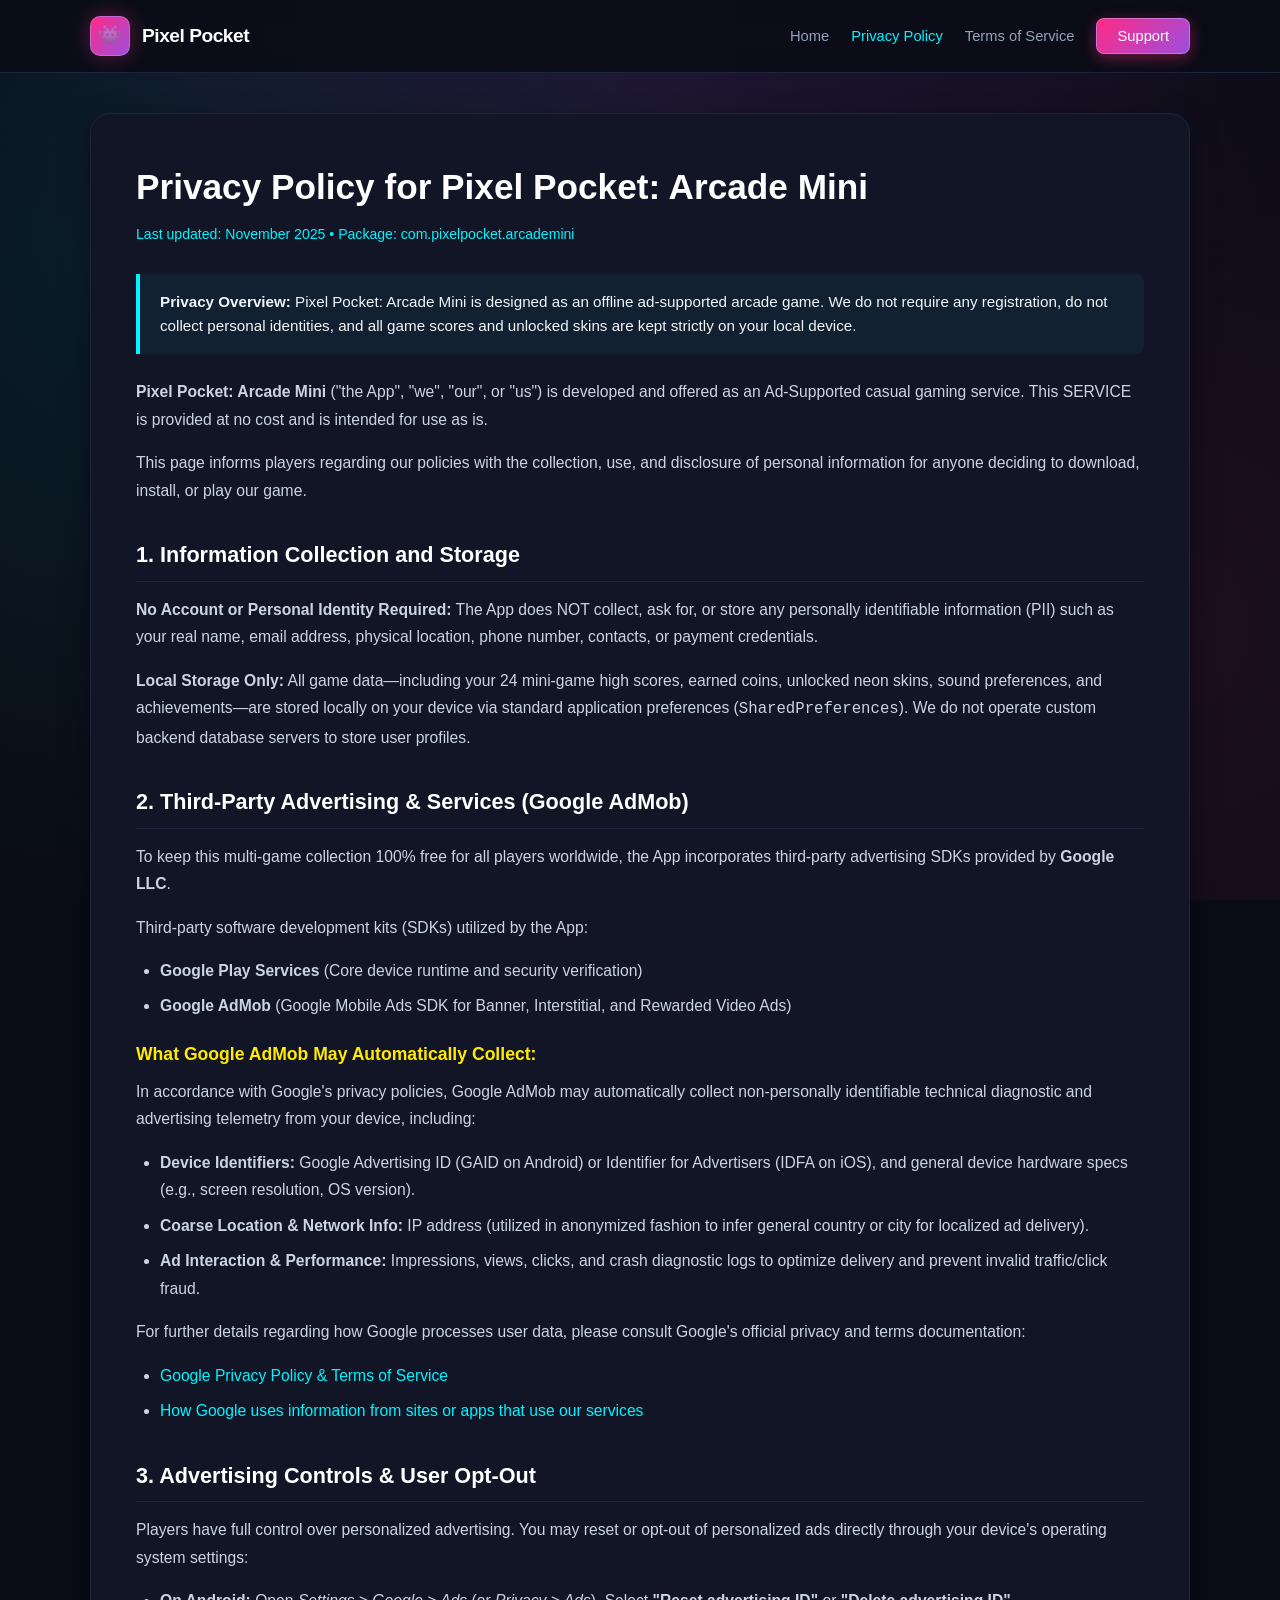
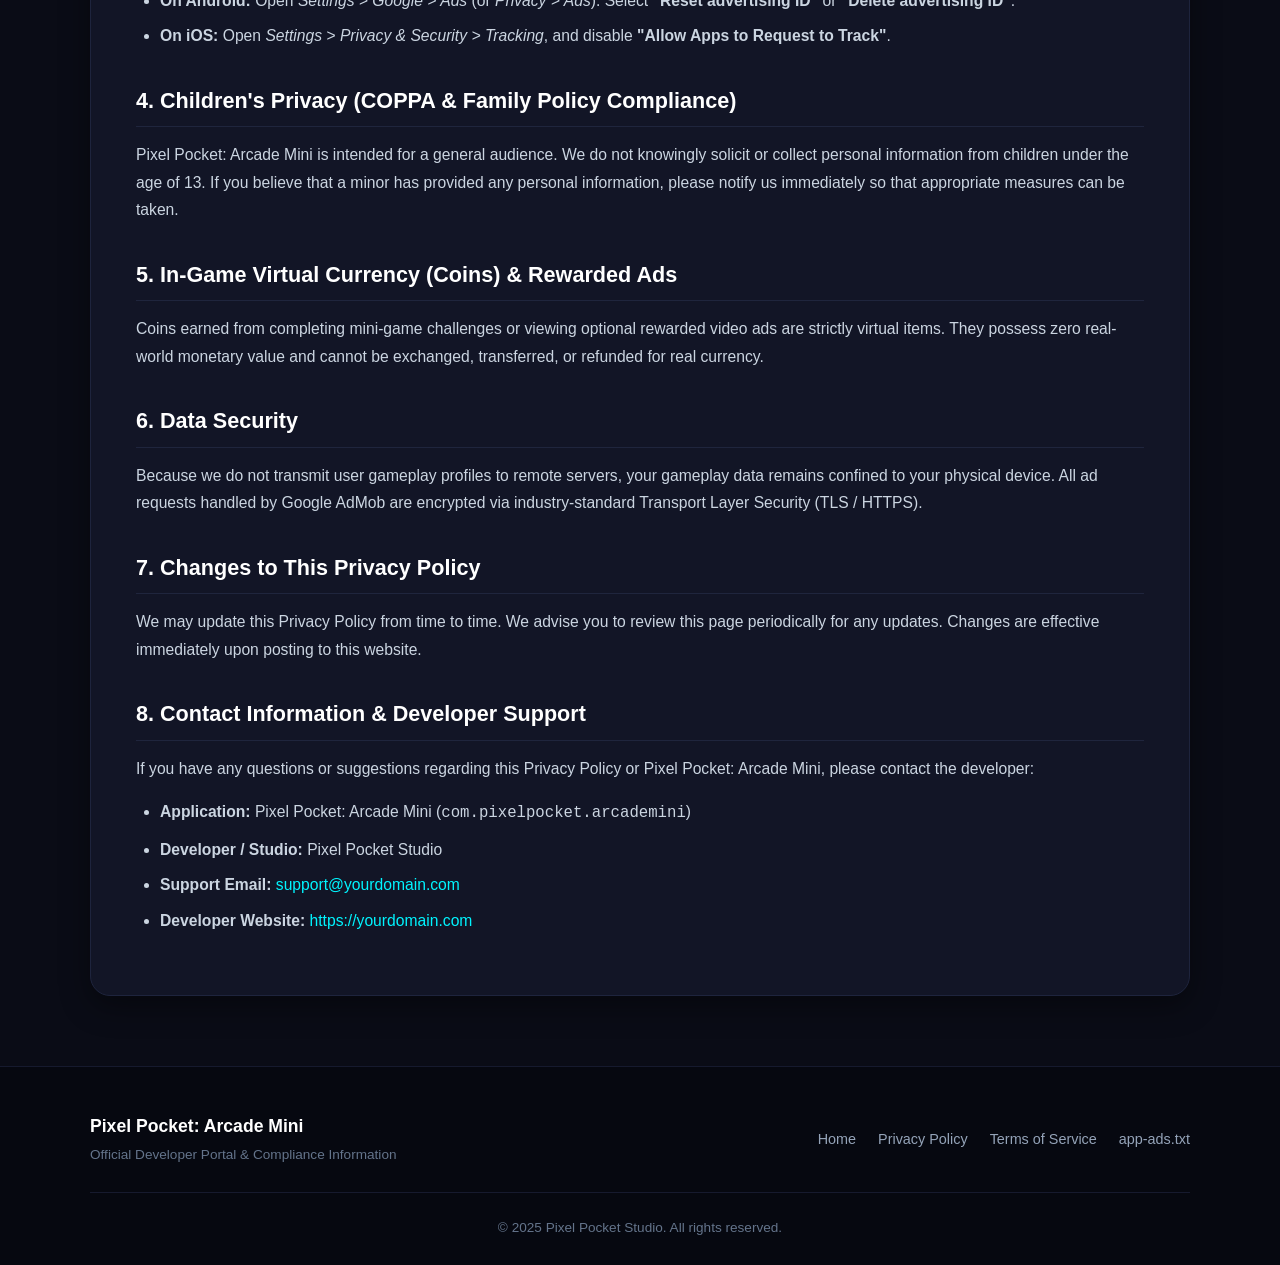
==== privacy-policy.html @ 79fb8af4 "feat: launch Pixel Pocket official site and app-ads.txt" ====
<!DOCTYPE html>
<html lang="en">
<head>
  <meta charset="UTF-8">
  <meta name="viewport" content="width=device-width, initial-scale=1.0">
  <title>Privacy Policy - Pixel Pocket: Arcade Mini</title>
  <meta name="description" content="Privacy Policy for Pixel Pocket: Arcade Mini (com.pixelpocket.arcademini). Compliant with Google Play Store & Google AdMob policies.">
  <link rel="stylesheet" href="./css/style.css">
  <link rel="icon" href="data:image/svg+xml,<svg xmlns=%22http://www.w3.org/2000/svg%22 viewBox=%220 0 100 100%22><text y=%22.9em%22 font-size=%2290%22>👾</text></svg>">
</head>
<body>

  <!-- Header -->
  <header>
    <div class="container nav-bar">
      <a href="./index.html" class="logo-area">
        <div class="logo-icon">👾</div>
        <span>Pixel Pocket</span>
      </a>
      <ul class="nav-links">
        <li><a href="./index.html">Home</a></li>
        <li><a href="./privacy-policy.html" class="active">Privacy Policy</a></li>
        <li><a href="./terms.html">Terms of Service</a></li>
        <li><a href="./index.html#contact" class="btn-neon">Support</a></li>
      </ul>
    </div>
  </header>

  <!-- Main Content -->
  <main class="container">
    <div class="legal-wrapper">
      <h1>Privacy Policy for Pixel Pocket: Arcade Mini</h1>
      <span class="legal-updated">Last updated: November 2025 • Package: com.pixelpocket.arcademini</span>

      <div class="legal-alert">
        <strong>Privacy Overview:</strong> Pixel Pocket: Arcade Mini is designed as an offline ad-supported arcade game. We do not require any registration, do not collect personal identities, and all game scores and unlocked skins are kept strictly on your local device.
      </div>

      <p>
        <strong>Pixel Pocket: Arcade Mini</strong> ("the App", "we", "our", or "us") is developed and offered as an Ad-Supported casual gaming service. This SERVICE is provided at no cost and is intended for use as is.
      </p>
      <p>
        This page informs players regarding our policies with the collection, use, and disclosure of personal information for anyone deciding to download, install, or play our game.
      </p>

      <h2>1. Information Collection and Storage</h2>
      <p>
        <strong>No Account or Personal Identity Required:</strong> The App does NOT collect, ask for, or store any personally identifiable information (PII) such as your real name, email address, physical location, phone number, contacts, or payment credentials.
      </p>
      <p>
        <strong>Local Storage Only:</strong> All game data—including your 24 mini-game high scores, earned coins, unlocked neon skins, sound preferences, and achievements—are stored locally on your device via standard application preferences (<code>SharedPreferences</code>). We do not operate custom backend database servers to store user profiles.
      </p>

      <h2>2. Third-Party Advertising & Services (Google AdMob)</h2>
      <p>
        To keep this multi-game collection 100% free for all players worldwide, the App incorporates third-party advertising SDKs provided by <strong>Google LLC</strong>.
      </p>
      <p>
        Third-party software development kits (SDKs) utilized by the App:
      </p>
      <ul>
        <li><strong>Google Play Services</strong> (Core device runtime and security verification)</li>
        <li><strong>Google AdMob</strong> (Google Mobile Ads SDK for Banner, Interstitial, and Rewarded Video Ads)</li>
      </ul>

      <h3>What Google AdMob May Automatically Collect:</h3>
      <p>
        In accordance with Google's privacy policies, Google AdMob may automatically collect non-personally identifiable technical diagnostic and advertising telemetry from your device, including:
      </p>
      <ul>
        <li><strong>Device Identifiers:</strong> Google Advertising ID (GAID on Android) or Identifier for Advertisers (IDFA on iOS), and general device hardware specs (e.g., screen resolution, OS version).</li>
        <li><strong>Coarse Location & Network Info:</strong> IP address (utilized in anonymized fashion to infer general country or city for localized ad delivery).</li>
        <li><strong>Ad Interaction & Performance:</strong> Impressions, views, clicks, and crash diagnostic logs to optimize delivery and prevent invalid traffic/click fraud.</li>
      </ul>

      <p>
        For further details regarding how Google processes user data, please consult Google's official privacy and terms documentation:
      </p>
      <ul>
        <li><a href="https://policies.google.com/privacy" target="_blank" rel="noopener noreferrer">Google Privacy Policy & Terms of Service</a></li>
        <li><a href="https://policies.google.com/technologies/partner-sites" target="_blank" rel="noopener noreferrer">How Google uses information from sites or apps that use our services</a></li>
      </ul>

      <h2>3. Advertising Controls & User Opt-Out</h2>
      <p>
        Players have full control over personalized advertising. You may reset or opt-out of personalized ads directly through your device's operating system settings:
      </p>
      <ul>
        <li><strong>On Android:</strong> Open <em>Settings &gt; Google &gt; Ads</em> (or <em>Privacy &gt; Ads</em>). Select <strong>"Reset advertising ID"</strong> or <strong>"Delete advertising ID"</strong>.</li>
        <li><strong>On iOS:</strong> Open <em>Settings &gt; Privacy &amp; Security &gt; Tracking</em>, and disable <strong>"Allow Apps to Request to Track"</strong>.</li>
      </ul>

      <h2>4. Children's Privacy (COPPA & Family Policy Compliance)</h2>
      <p>
        Pixel Pocket: Arcade Mini is intended for a general audience. We do not knowingly solicit or collect personal information from children under the age of 13. If you believe that a minor has provided any personal information, please notify us immediately so that appropriate measures can be taken.
      </p>

      <h2>5. In-Game Virtual Currency (Coins) & Rewarded Ads</h2>
      <p>
        Coins earned from completing mini-game challenges or viewing optional rewarded video ads are strictly virtual items. They possess zero real-world monetary value and cannot be exchanged, transferred, or refunded for real currency.
      </p>

      <h2>6. Data Security</h2>
      <p>
        Because we do not transmit user gameplay profiles to remote servers, your gameplay data remains confined to your physical device. All ad requests handled by Google AdMob are encrypted via industry-standard Transport Layer Security (TLS / HTTPS).
      </p>

      <h2>7. Changes to This Privacy Policy</h2>
      <p>
        We may update this Privacy Policy from time to time. We advise you to review this page periodically for any updates. Changes are effective immediately upon posting to this website.
      </p>

      <h2>8. Contact Information & Developer Support</h2>
      <p>
        If you have any questions or suggestions regarding this Privacy Policy or Pixel Pocket: Arcade Mini, please contact the developer:
      </p>
      <ul>
        <li><strong>Application:</strong> Pixel Pocket: Arcade Mini (<code>com.pixelpocket.arcademini</code>)</li>
        <li><strong>Developer / Studio:</strong> Pixel Pocket Studio</li>
        <li><strong>Support Email:</strong> <a href="mailto:support@yourdomain.com">support@yourdomain.com</a></li>
        <li><strong>Developer Website:</strong> <a href="./index.html">https://yourdomain.com</a></li>
      </ul>
    </div>
  </main>

  <!-- Footer -->
  <footer>
    <div class="container">
      <div class="footer-top">
        <div class="footer-brand">
          <h4>Pixel Pocket: Arcade Mini</h4>
          <p>Official Developer Portal & Compliance Information</p>
        </div>
        <ul class="footer-nav">
          <li><a href="./index.html">Home</a></li>
          <li><a href="./privacy-policy.html">Privacy Policy</a></li>
          <li><a href="./terms.html">Terms of Service</a></li>
          <li><a href="./app-ads.txt">app-ads.txt</a></li>
        </ul>
      </div>
      <div class="footer-bottom">
        <p>&copy; 2025 Pixel Pocket Studio. All rights reserved.</p>
      </div>
    </div>
  </footer>

</body>
</html>
---- css/style.css ----
:root {
  --bg-dark: #0a0c16;
  --bg-card: #121526;
  --bg-card-hover: #181c33;
  --border-neon: rgba(0, 245, 255, 0.25);
  --border-subtle: #1e243d;

  --neon-cyan: #00f5ff;
  --neon-pink: #ff2a85;
  --neon-purple: #9d4edd;
  --neon-yellow: #ffea00;
  --neon-green: #00ff88;

  --text-main: #f1f5f9;
  --text-muted: #94a3b8;
  --text-dim: #64748b;

  --radius-sm: 8px;
  --radius-md: 14px;
  --radius-lg: 20px;

  --glow-cyan: 0 0 20px rgba(0, 245, 255, 0.35);
  --glow-pink: 0 0 20px rgba(255, 42, 133, 0.35);
}

* {
  box-sizing: border-box;
  margin: 0;
  padding: 0;
}

body {
  font-family: -apple-system, BlinkMacSystemFont, "Segoe UI", Roboto, "Helvetica Neue", Arial, sans-serif;
  color: var(--text-main);
  background-color: var(--bg-dark);
  line-height: 1.6;
  overflow-x: hidden;
  background-image: radial-gradient(circle at 50% 0%, rgba(157, 78, 221, 0.15) 0%, transparent 60%),
                    radial-gradient(circle at 10% 30%, rgba(0, 245, 255, 0.08) 0%, transparent 50%),
                    radial-gradient(circle at 90% 70%, rgba(255, 42, 133, 0.08) 0%, transparent 50%);
  background-attachment: fixed;
}

a {
  color: var(--neon-cyan);
  text-decoration: none;
  transition: all 0.2s ease;
}

a:hover {
  color: #80faff;
  text-shadow: 0 0 8px rgba(0, 245, 255, 0.6);
}

.container {
  max-width: 1140px;
  margin: 0 auto;
  padding: 0 20px;
}

/* Header & Navigation */
header {
  background: rgba(10, 12, 22, 0.85);
  backdrop-filter: blur(12px);
  position: sticky;
  top: 0;
  z-index: 100;
  border-bottom: 1px solid var(--border-subtle);
}

.nav-bar {
  display: flex;
  justify-content: space-between;
  align-items: center;
  height: 72px;
}

.logo-area {
  display: flex;
  align-items: center;
  gap: 12px;
  font-size: 1.2rem;
  font-weight: 800;
  letter-spacing: -0.5px;
  color: #fff;
}

.logo-icon {
  width: 40px;
  height: 40px;
  background: linear-gradient(135deg, var(--neon-pink), var(--neon-purple));
  border-radius: 10px;
  display: flex;
  align-items: center;
  justify-content: center;
  font-size: 1.3rem;
  box-shadow: var(--glow-pink);
  border: 1px solid rgba(255, 255, 255, 0.2);
}

.nav-links {
  display: flex;
  gap: 22px;
  align-items: center;
  list-style: none;
}

.nav-links a {
  color: var(--text-muted);
  font-size: 0.92rem;
  font-weight: 500;
}

.nav-links a:hover,
.nav-links a.active {
  color: var(--neon-cyan);
}

.btn-neon {
  background: linear-gradient(135deg, var(--neon-pink), var(--neon-purple));
  color: #fff !important;
  padding: 9px 20px;
  border-radius: var(--radius-sm);
  font-weight: 600;
  font-size: 0.9rem;
  box-shadow: 0 4px 15px rgba(255, 42, 133, 0.4);
  border: 1px solid rgba(255, 255, 255, 0.25);
  transition: transform 0.15s ease, box-shadow 0.2s ease;
}

.btn-neon:hover {
  transform: translateY(-2px);
  box-shadow: 0 6px 20px rgba(255, 42, 133, 0.6);
  text-shadow: none;
}

/* Hero Section */
.hero {
  padding: 70px 0 50px;
  text-align: center;
  position: relative;
}

.badge-pill {
  display: inline-flex;
  align-items: center;
  gap: 8px;
  padding: 6px 16px;
  background: rgba(0, 245, 255, 0.1);
  border: 1px solid rgba(0, 245, 255, 0.3);
  color: var(--neon-cyan);
  border-radius: 30px;
  font-size: 0.85rem;
  font-weight: 600;
  margin-bottom: 24px;
  box-shadow: 0 0 15px rgba(0, 245, 255, 0.2);
}

.hero h1 {
  font-size: 3.2rem;
  font-weight: 900;
  letter-spacing: -1px;
  line-height: 1.15;
  margin-bottom: 18px;
  background: linear-gradient(135deg, #ffffff 30%, var(--neon-cyan) 80%, var(--neon-pink) 100%);
  -webkit-background-clip: text;
  -webkit-text-fill-color: transparent;
}

.hero-subtitle {
  font-size: 1.25rem;
  color: var(--text-muted);
  max-width: 720px;
  margin: 0 auto 30px;
}

.package-tag {
  display: inline-block;
  background: var(--bg-card);
  border: 1px dashed var(--border-subtle);
  padding: 5px 14px;
  border-radius: 6px;
  font-family: monospace;
  font-size: 0.85rem;
  color: var(--neon-yellow);
  margin-bottom: 30px;
}

.download-buttons {
  display: flex;
  justify-content: center;
  gap: 16px;
  flex-wrap: wrap;
  margin-bottom: 45px;
}

.store-badge {
  display: inline-flex;
  align-items: center;
  gap: 14px;
  background: #171b2f;
  color: #fff !important;
  padding: 12px 26px;
  border-radius: var(--radius-md);
  border: 1px solid #2b3356;
  box-shadow: 0 6px 20px rgba(0, 0, 0, 0.4);
  transition: all 0.2s ease;
  text-align: left;
}

.store-badge:hover {
  background: #202642;
  border-color: var(--neon-cyan);
  box-shadow: var(--glow-cyan);
  transform: translateY(-2px);
  text-shadow: none;
}

.store-badge svg {
  width: 28px;
  height: 28px;
  fill: currentColor;
}

.store-badge .sub {
  font-size: 0.72rem;
  color: var(--text-dim);
  display: block;
  text-transform: uppercase;
  letter-spacing: 0.5px;
}

.store-badge .name {
  font-size: 1.05rem;
  font-weight: 700;
  line-height: 1.1;
}

/* Hero Showcase Mockup */
.hero-showcase {
  max-width: 820px;
  margin: 0 auto;
  background: linear-gradient(180deg, #161b33 0%, var(--bg-card) 100%);
  border: 1px solid rgba(0, 245, 255, 0.3);
  border-radius: var(--radius-lg);
  padding: 30px;
  box-shadow: 0 20px 50px rgba(0, 0, 0, 0.7), var(--glow-cyan);
}

.arcade-screen {
  background: #0d0f1b;
  border: 2px solid #232a48;
  border-radius: var(--radius-md);
  padding: 30px 20px;
  text-align: center;
}

.quick-stats-grid {
  display: grid;
  grid-template-columns: repeat(4, 1fr);
  gap: 16px;
  margin-top: 20px;
}

.stat-item {
  background: #15192e;
  border: 1px solid #252c4e;
  padding: 16px 10px;
  border-radius: var(--radius-sm);
}

.stat-num {
  font-size: 1.8rem;
  font-weight: 800;
  color: var(--neon-cyan);
}

.stat-label {
  font-size: 0.8rem;
  color: var(--text-muted);
  text-transform: uppercase;
  letter-spacing: 0.5px;
}

/* AdMob Verification Banner */
.admob-verify-card {
  background: linear-gradient(90deg, rgba(0, 245, 255, 0.08) 0%, rgba(157, 78, 221, 0.08) 100%);
  border: 1px solid rgba(0, 245, 255, 0.25);
  border-radius: var(--radius-md);
  padding: 22px 28px;
  margin: 40px auto;
  display: flex;
  align-items: center;
  justify-content: space-between;
  flex-wrap: wrap;
  gap: 16px;
}

.admob-verify-left {
  display: flex;
  align-items: center;
  gap: 16px;
}

.admob-icon {
  font-size: 2rem;
}

.admob-verify-title {
  font-weight: 700;
  color: #fff;
  font-size: 1.05rem;
}

.admob-verify-desc {
  font-size: 0.88rem;
  color: var(--text-muted);
}

.btn-outline-neon {
  border: 1px solid var(--neon-cyan);
  color: var(--neon-cyan) !important;
  padding: 8px 16px;
  border-radius: var(--radius-sm);
  font-size: 0.85rem;
  font-weight: 600;
  font-family: monospace;
  background: rgba(0, 245, 255, 0.05);
}

.btn-outline-neon:hover {
  background: var(--neon-cyan);
  color: #000 !important;
  box-shadow: var(--glow-cyan);
}

/* Section Common */
.section {
  padding: 70px 0;
}

.section-head {
  text-align: center;
  margin-bottom: 45px;
}

.section-tag {
  color: var(--neon-pink);
  font-size: 0.85rem;
  font-weight: 700;
  letter-spacing: 1px;
  text-transform: uppercase;
  margin-bottom: 8px;
  display: block;
}

.section-title {
  font-size: 2.2rem;
  font-weight: 800;
  color: #fff;
  margin-bottom: 12px;
}

.section-sub {
  color: var(--text-muted);
  max-width: 620px;
  margin: 0 auto;
}

/* 4 Categories & 24 Games Grid */
.category-container {
  display: grid;
  grid-template-columns: repeat(auto-fit, minmax(250px, 1fr));
  gap: 24px;
  margin-bottom: 40px;
}

.category-card {
  background: var(--bg-card);
  border: 1px solid var(--border-subtle);
  border-radius: var(--radius-md);
  padding: 24px;
  position: relative;
  transition: transform 0.2s ease, border-color 0.2s ease;
}

.category-card:hover {
  transform: translateY(-4px);
  border-color: var(--neon-cyan);
  box-shadow: 0 10px 30px rgba(0, 0, 0, 0.4);
}

.cat-header {
  display: flex;
  align-items: center;
  gap: 12px;
  margin-bottom: 16px;
  padding-bottom: 12px;
  border-bottom: 1px solid #1f253d;
}

.cat-icon {
  font-size: 1.6rem;
}

.cat-header h3 {
  font-size: 1.15rem;
  color: #fff;
}

.cat-count {
  font-size: 0.75rem;
  color: var(--neon-cyan);
  font-weight: 700;
}

.game-list {
  list-style: none;
}

.game-list li {
  padding: 7px 0;
  font-size: 0.92rem;
  color: var(--text-muted);
  display: flex;
  align-items: center;
  gap: 8px;
}

.game-list li::before {
  content: "▸";
  color: var(--neon-pink);
  font-weight: bold;
}

/* Features Grid */
.features-grid {
  display: grid;
  grid-template-columns: repeat(auto-fit, minmax(260px, 1fr));
  gap: 22px;
}

.feature-box {
  background: var(--bg-card);
  border: 1px solid var(--border-subtle);
  border-radius: var(--radius-md);
  padding: 26px;
  transition: all 0.2s ease;
}

.feature-box:hover {
  border-color: var(--neon-purple);
  transform: translateY(-3px);
}

.feat-icon-wrap {
  width: 48px;
  height: 48px;
  border-radius: 10px;
  background: #181d36;
  border: 1px solid #283058;
  display: flex;
  align-items: center;
  justify-content: center;
  font-size: 1.5rem;
  margin-bottom: 18px;
  color: var(--neon-yellow);
}

.feature-box h4 {
  font-size: 1.15rem;
  color: #fff;
  margin-bottom: 8px;
}

.feature-box p {
  font-size: 0.92rem;
  color: var(--text-muted);
  line-height: 1.6;
}

/* Architecture & Tech Spec */
.spec-box {
  background: var(--bg-card);
  border: 1px solid var(--border-subtle);
  border-radius: var(--radius-md);
  padding: 30px;
  margin-top: 30px;
}

.spec-grid {
  display: grid;
  grid-template-columns: repeat(auto-fit, minmax(220px, 1fr));
  gap: 20px;
  margin-top: 20px;
}

.spec-card {
  background: #15192e;
  padding: 16px;
  border-radius: var(--radius-sm);
  border-left: 3px solid var(--neon-cyan);
}

.spec-card h5 {
  color: #fff;
  font-size: 0.95rem;
  margin-bottom: 6px;
}

.spec-card p {
  color: var(--text-muted);
  font-size: 0.85rem;
}

/* Legal & Policy Pages (Content View) */
.legal-wrapper {
  background: var(--bg-card);
  border: 1px solid var(--border-subtle);
  border-radius: var(--radius-lg);
  padding: 45px;
  margin: 40px auto;
  box-shadow: 0 10px 30px rgba(0, 0, 0, 0.4);
}

.legal-wrapper h1 {
  font-size: 2.2rem;
  color: #fff;
  margin-bottom: 8px;
}

.legal-updated {
  color: var(--neon-cyan);
  font-size: 0.88rem;
  margin-bottom: 28px;
  display: block;
}

.legal-alert {
  background: rgba(0, 245, 255, 0.05);
  border-left: 4px solid var(--neon-cyan);
  padding: 16px 20px;
  border-radius: 0 var(--radius-sm) var(--radius-sm) 0;
  margin: 24px 0;
  color: var(--text-main);
  font-size: 0.95rem;
}

.legal-wrapper h2 {
  font-size: 1.35rem;
  color: #fff;
  margin: 34px 0 14px;
  padding-bottom: 8px;
  border-bottom: 1px solid #1f253d;
}

.legal-wrapper h3 {
  font-size: 1.1rem;
  color: var(--neon-yellow);
  margin: 20px 0 10px;
}

.legal-wrapper p, .legal-wrapper ul, .legal-wrapper ol {
  color: #cbd5e1;
  font-size: 0.98rem;
  line-height: 1.75;
  margin-bottom: 16px;
}

.legal-wrapper ul, .legal-wrapper ol {
  padding-left: 24px;
}

.legal-wrapper li {
  margin-bottom: 8px;
}

/* Contact / Support Card */
.contact-container {
  background: linear-gradient(180deg, #161b33 0%, var(--bg-card) 100%);
  border: 1px solid var(--border-subtle);
  border-radius: var(--radius-lg);
  padding: 45px 30px;
  text-align: center;
  max-width: 640px;
  margin: 0 auto;
}

.contact-icon {
  font-size: 2.8rem;
  margin-bottom: 16px;
}

.contact-container h3 {
  font-size: 1.7rem;
  color: #fff;
  margin-bottom: 10px;
}

.contact-container p {
  color: var(--text-muted);
  font-size: 0.95rem;
  margin-bottom: 24px;
}

.contact-info-list {
  background: #0f1222;
  border: 1px solid #202747;
  border-radius: var(--radius-sm);
  padding: 18px;
  margin-bottom: 24px;
  text-align: left;
}

.contact-info-list div {
  padding: 6px 0;
  font-size: 0.92rem;
  color: #cbd5e1;
}

/* Footer */
footer {
  background: #060810;
  border-top: 1px solid #161a2e;
  padding: 45px 0 30px;
  margin-top: 70px;
}

.footer-top {
  display: flex;
  justify-content: space-between;
  align-items: center;
  flex-wrap: wrap;
  gap: 20px;
  padding-bottom: 26px;
  border-bottom: 1px solid #161a2e;
  margin-bottom: 24px;
}

.footer-brand h4 {
  color: #fff;
  font-size: 1.1rem;
}

.footer-brand p {
  font-size: 0.85rem;
  color: var(--text-dim);
  margin-top: 4px;
}

.footer-nav {
  display: flex;
  gap: 22px;
  list-style: none;
}

.footer-nav a {
  color: var(--text-muted);
  font-size: 0.9rem;
}

.footer-nav a:hover {
  color: var(--neon-cyan);
}

.footer-bottom {
  text-align: center;
  font-size: 0.85rem;
  color: var(--text-dim);
}

/* Responsive */
@media (max-width: 768px) {
  .hero h1 {
    font-size: 2.2rem;
  }
  .hero-subtitle {
    font-size: 1.05rem;
  }
  .nav-bar {
    flex-direction: column;
    height: auto;
    padding: 16px 0;
    gap: 12px;
  }
  .quick-stats-grid {
    grid-template-columns: repeat(2, 1fr);
  }
  .legal-wrapper {
    padding: 24px 18px;
  }
  .admob-verify-card {
    flex-direction: column;
    text-align: center;
  }
  .admob-verify-left {
    flex-direction: column;
  }
}
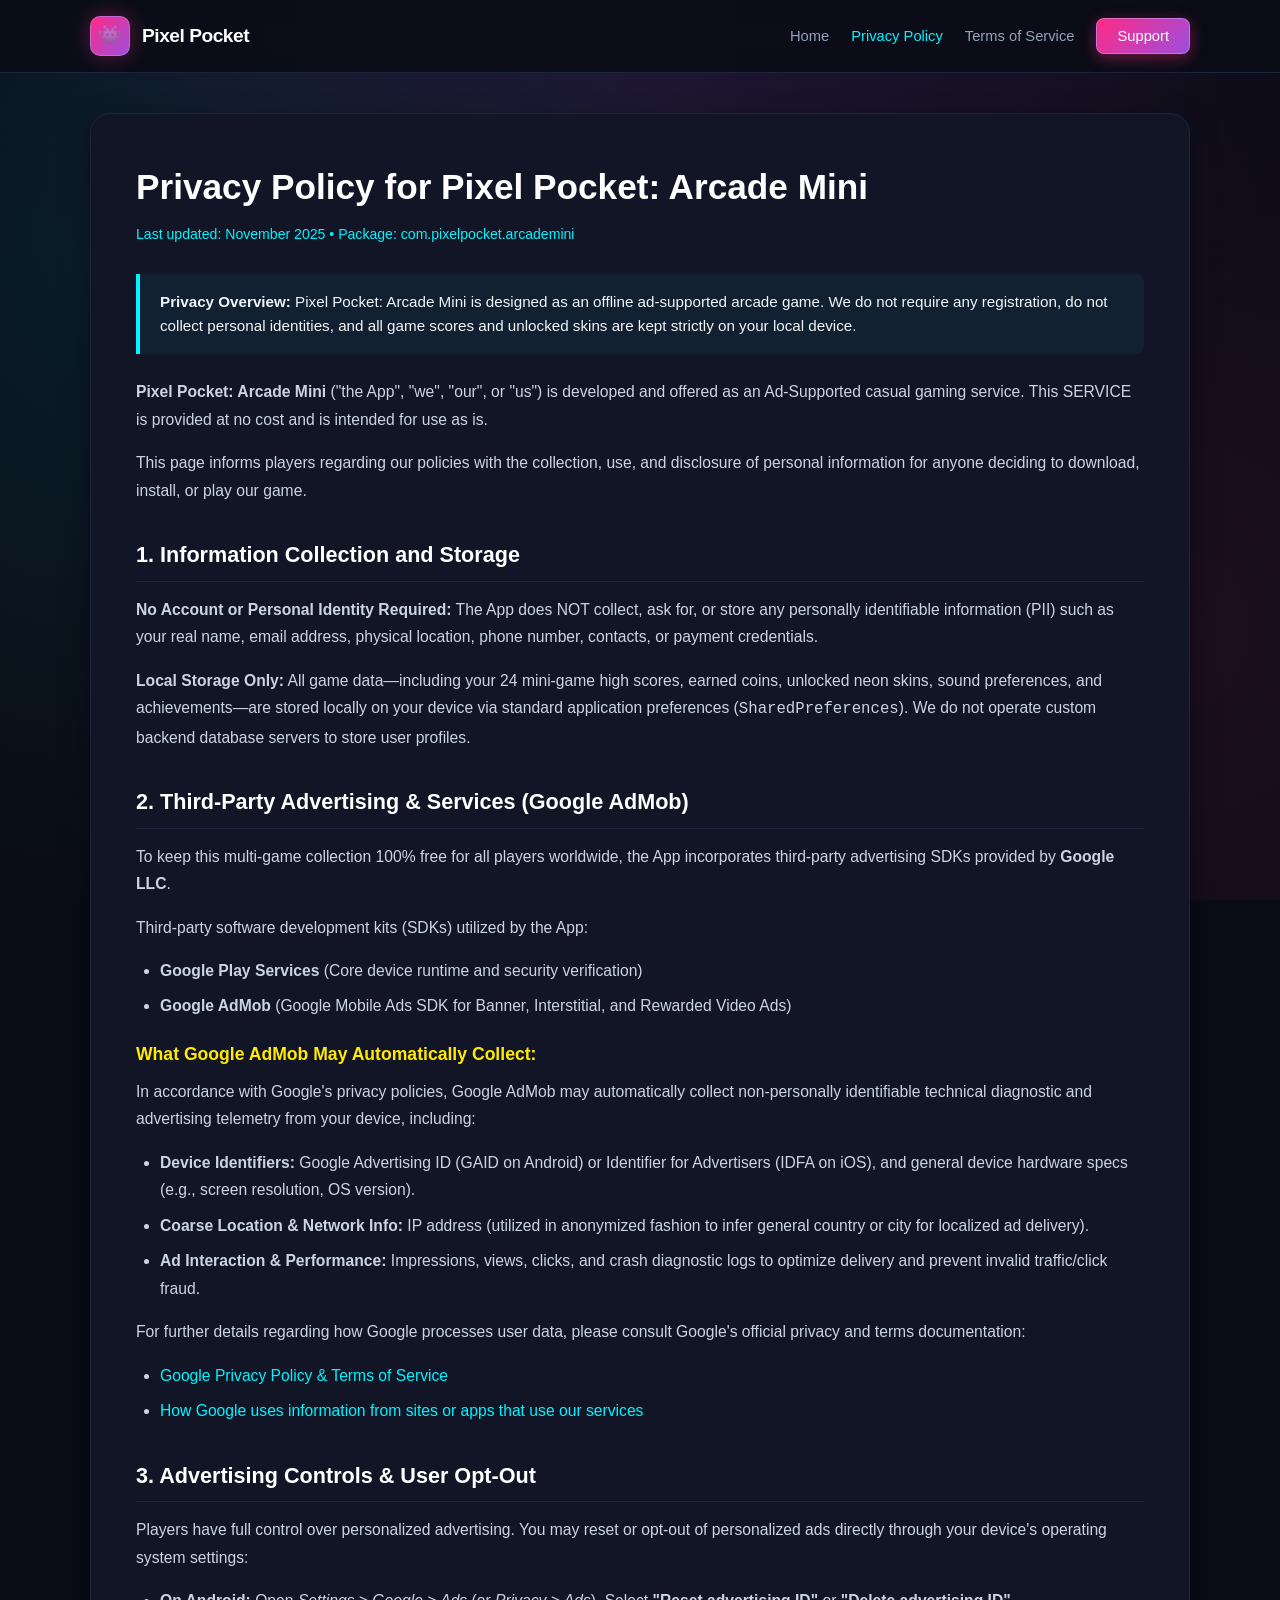
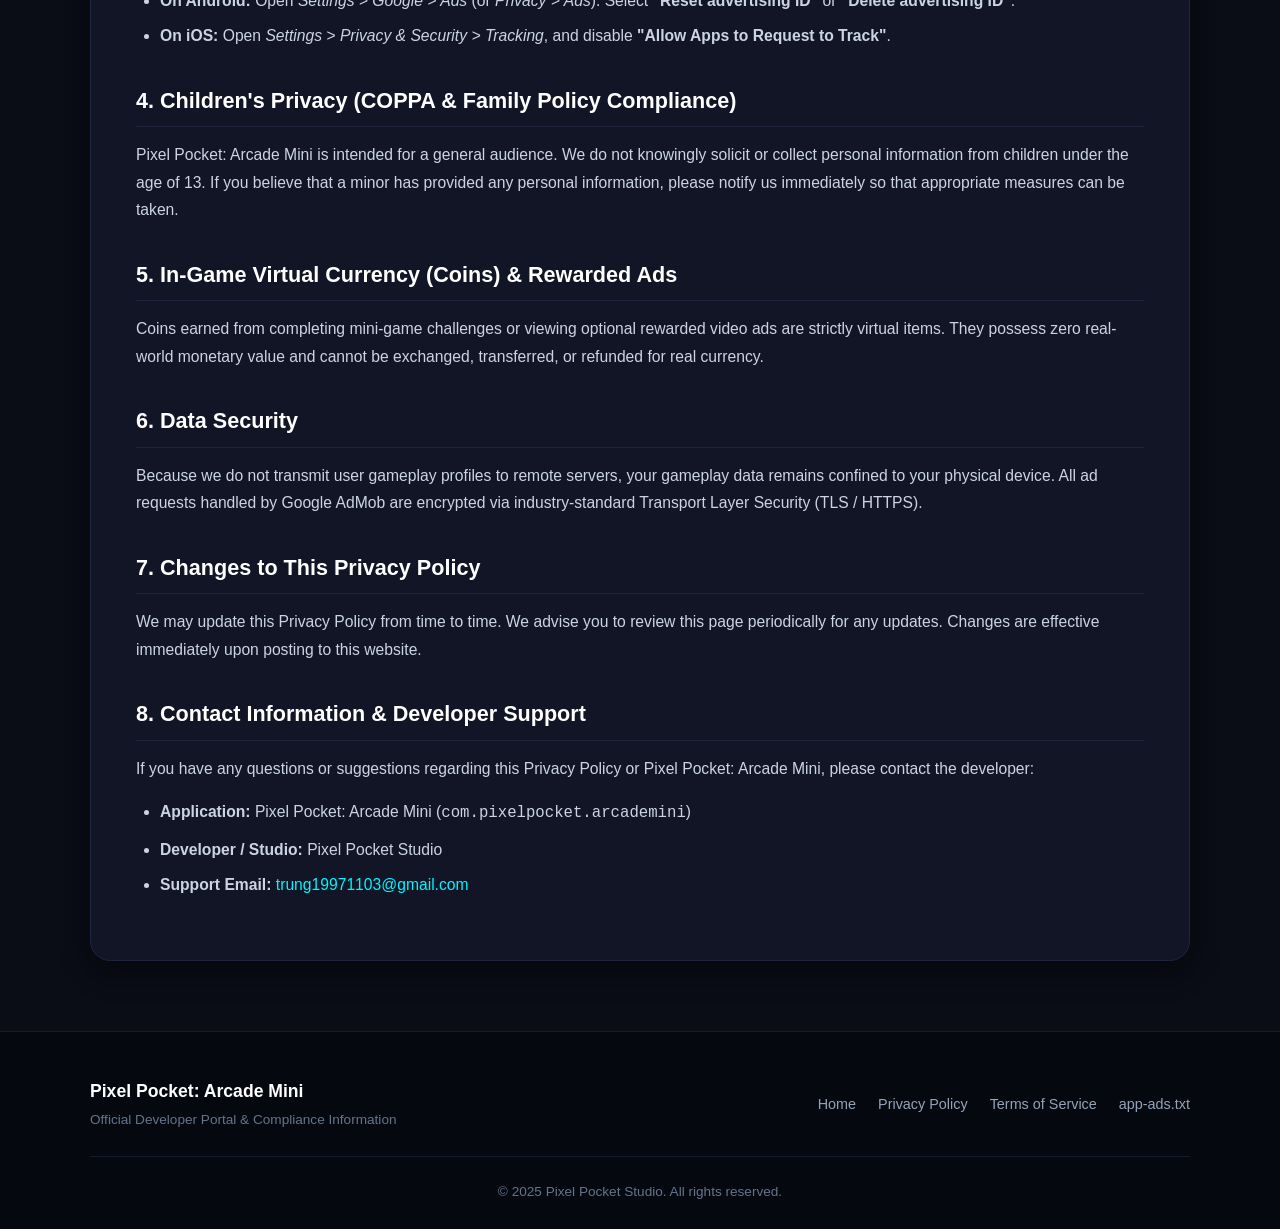
==== commit e4005407: "Modify support email and remove developer website link Updated support email and commented out devel" ====
--- a/privacy-policy.html
+++ b/privacy-policy.html
@@ -117,8 +117,8 @@
       <ul>
         <li><strong>Application:</strong> Pixel Pocket: Arcade Mini (<code>com.pixelpocket.arcademini</code>)</li>
         <li><strong>Developer / Studio:</strong> Pixel Pocket Studio</li>
-        <li><strong>Support Email:</strong> <a href="mailto:support@yourdomain.com">support@yourdomain.com</a></li>
-        <li><strong>Developer Website:</strong> <a href="./index.html">https://yourdomain.com</a></li>
+        <li><strong>Support Email:</strong> <a href="mailto:trung19971103@gmail.com">trung19971103@gmail.com</a></li>
+        <!-- <li><strong>Developer Website:</strong> <a href="./index.html">https://yourdomain.com</a></li> -->
       </ul>
     </div>
   </main>
